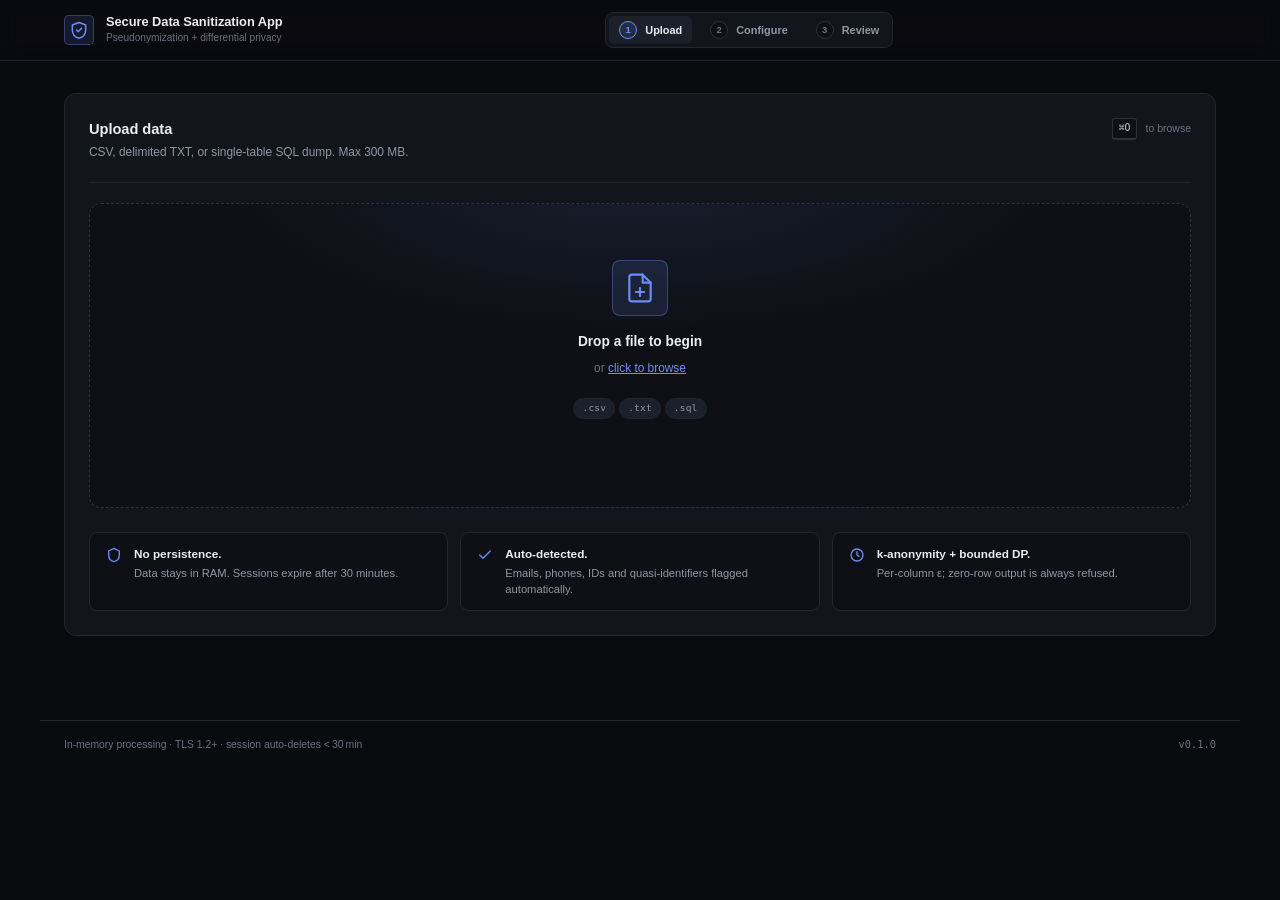
==== frontend/index.html @ 1ba84bce "Fix BUG-218, BUG-216 (partial), and accumulated bug fixes from rounds 7-10 BUG-218: build_validation" ====
<!DOCTYPE html>
<html lang="en">
<head>
<meta charset="utf-8" />
<meta name="viewport" content="width=device-width,initial-scale=1" />
<meta name="color-scheme" content="dark" />
<title>Secure Data Sanitization App</title>
<link rel="stylesheet" href="style.css" />
</head>
<body>

<header class="app-header">
  <div class="hdr-inner">
    <div class="brand">
      <span class="brand-mark" aria-hidden="true">
        <svg viewBox="0 0 24 24" width="20" height="20" fill="none"
             stroke="currentColor" stroke-width="1.8" stroke-linecap="round"
             stroke-linejoin="round">
          <path d="M12 3 4 6v6c0 4.6 3.2 8.5 8 10 4.8-1.5 8-5.4 8-10V6l-8-3z"/>
          <path d="M9 12l2 2 4-4"/>
        </svg>
      </span>
      <div class="brand-text">
        <div class="brand-name">Secure Data Sanitization App</div>
        <div class="brand-sub">Pseudonymization + differential privacy</div>
      </div>
    </div>

    <nav class="stepper" aria-label="Progress">
      <ol>
        <li data-step="upload" class="step-item active">
          <span class="step-num" aria-hidden="true">1</span>
          <span class="step-label">Upload</span>
        </li>
        <li data-step="configure" class="step-item">
          <span class="step-num" aria-hidden="true">2</span>
          <span class="step-label">Configure</span>
        </li>
        <li data-step="review" class="step-item">
          <span class="step-num" aria-hidden="true">3</span>
          <span class="step-label">Review</span>
        </li>
      </ol>
    </nav>

    <div class="hdr-meta">
      <span id="session-indicator" class="session-indicator hidden" aria-live="polite">
        <span class="pulse" aria-hidden="true"></span>
        <span class="sess-label">Session</span>
        <span id="session-timer" class="sess-timer" aria-label="Time remaining">–:–</span>
      </span>
    </div>
  </div>
</header>

<main>

  <!-- STEP 1: UPLOAD -->
  <section id="step-upload" class="step card active">
    <header class="card-head">
      <div>
        <h2>Upload data</h2>
        <p class="card-sub">CSV, delimited TXT, or single-table SQL dump. Max 300&nbsp;MB.</p>
      </div>
      <div class="card-head-meta">
        <span class="kbd">⌘O</span>
        <span class="muted">to browse</span>
      </div>
    </header>

    <div id="dropzone" class="dropzone" tabindex="0" role="button"
         aria-label="Drop a CSV, TXT, or SQL file here, or click to browse">
      <div class="dropzone-inner">
        <div class="dropzone-icon" aria-hidden="true">
          <svg viewBox="0 0 24 24" width="32" height="32" fill="none"
               stroke="currentColor" stroke-width="1.6"
               stroke-linecap="round" stroke-linejoin="round">
            <path d="M14 2H6a2 2 0 0 0-2 2v16a2 2 0 0 0 2 2h12a2 2 0 0 0 2-2V8z"/>
            <polyline points="14 2 14 8 20 8"/>
            <line x1="12" y1="18" x2="12" y2="12"/>
            <line x1="9" y1="15" x2="15" y2="15"/>
          </svg>
        </div>
        <div class="dropzone-primary">Drop a file to begin</div>
        <div class="dropzone-secondary">
          or <span class="link">click to browse</span>
        </div>
        <div class="format-pills" aria-hidden="true">
          <span class="pill">.csv</span>
          <span class="pill">.txt</span>
          <span class="pill">.sql</span>
        </div>
        <div class="dropzone-file" id="dropzone-file"></div>
        <div class="dropzone-progress hidden" id="dropzone-progress" aria-hidden="true">
          <div class="dropzone-progress-bar"><span id="dropzone-progress-fill"></span></div>
          <div class="dropzone-progress-meta" id="dropzone-progress-meta"></div>
        </div>
      </div>
      <input type="file" id="file-input"
             accept=".csv,.txt,.sql,text/csv,text/plain,application/sql" hidden />
    </div>

    <ul class="upload-assurances">
      <li>
        <svg viewBox="0 0 24 24" width="16" height="16" fill="none"
             stroke="currentColor" stroke-width="2" stroke-linecap="round"
             stroke-linejoin="round" aria-hidden="true">
          <path d="M12 2 4 6v6c0 5 3.5 9 8 10 4.5-1 8-5 8-10V6l-8-4z"/>
        </svg>
        <div>
          <strong>No persistence.</strong>
          <span>Data stays in RAM. Sessions expire after 30 minutes.</span>
        </div>
      </li>
      <li>
        <svg viewBox="0 0 24 24" width="16" height="16" fill="none"
             stroke="currentColor" stroke-width="2" stroke-linecap="round"
             stroke-linejoin="round" aria-hidden="true">
          <path d="M20 6 9 17l-5-5"/>
        </svg>
        <div>
          <strong>Auto-detected.</strong>
          <span>Emails, phones, IDs and quasi-identifiers flagged automatically.</span>
        </div>
      </li>
      <li>
        <svg viewBox="0 0 24 24" width="16" height="16" fill="none"
             stroke="currentColor" stroke-width="2" stroke-linecap="round"
             stroke-linejoin="round" aria-hidden="true">
          <circle cx="12" cy="12" r="9"/>
          <path d="M12 7v5l3 2"/>
        </svg>
        <div>
          <strong>k-anonymity + bounded DP.</strong>
          <span>Per-column ε; zero-row output is always refused.</span>
        </div>
      </li>
    </ul>
  </section>

  <!-- STEP 2: CONFIGURE -->
  <section id="step-configure" class="step card">
    <header class="card-head">
      <div>
        <h2>Configure per-column policy</h2>
        <p class="card-sub" id="summary"></p>
      </div>
      <button id="reset-config" class="btn btn-quiet" type="button" title="Reset to auto-detected defaults">
        <svg viewBox="0 0 24 24" width="14" height="14" fill="none"
             stroke="currentColor" stroke-width="2"
             stroke-linecap="round" stroke-linejoin="round" aria-hidden="true">
          <path d="M3 12a9 9 0 0 1 9-9 9 9 0 0 1 9 9 9 9 0 0 1-9 9 9 9 0 0 1-9-9z"/>
          <path d="M3 12H1"/><path d="M23 12h-2"/>
          <path d="M3 3l3 3"/><path d="M18 18l3 3"/>
        </svg>
        Reset
      </button>
    </header>

    <section class="preview-panel" id="preview-panel" aria-label="Sample preview">
      <header class="preview-head">
        <div class="preview-tabs" role="tablist">
          <button type="button" class="preview-tab active"
                  data-mode="original" role="tab" aria-selected="true">
            Original sample
          </button>
          <button type="button" class="preview-tab"
                  data-mode="sanitized" role="tab" aria-selected="false">
            Preview output
            <span class="help" tabindex="0"
                  data-tip="Runs your current per-column policy on the first 5 rows so you can see what will be released. Skips k-anonymity (sample is too small for it).">?</span>
          </button>
        </div>
        <div class="preview-meta-wrap">
          <span class="preview-meta muted" id="preview-meta">first 5 rows</span>
          <button type="button" id="preview-collapse" class="btn btn-quiet"
                  aria-expanded="true" title="Collapse preview">−</button>
        </div>
      </header>
      <div class="preview-body" id="preview-body"></div>
    </section>

    <div class="table-toolbar">
      <label class="col-search-wrap">
        <svg viewBox="0 0 24 24" width="14" height="14" fill="none"
             stroke="currentColor" stroke-width="2" stroke-linecap="round"
             stroke-linejoin="round" aria-hidden="true">
          <circle cx="11" cy="11" r="7"/><path d="m20 20-3.5-3.5"/>
        </svg>
        <input type="search" id="col-search" placeholder="Search columns…"
               aria-label="Search columns" autocomplete="off" />
      </label>
      <span class="include-hint muted">
        Uncheck the left column to exclude a field from output.
      </span>
    </div>

    <div class="table-wrap">
      <table id="columns-table">
        <thead>
          <tr>
            <th class="select-col" title="Include column in output">
              <input type="checkbox" id="select-all" class="col-include"
                     checked aria-label="Include all visible columns" />
            </th>
            <th>Column</th>
            <th>Type</th>
            <th>
              PII
              <span class="help" tabindex="0"
                    data-tip="Regex + column-name heuristics. Always shown as a suggestion — confirm before processing.">?</span>
            </th>
            <th>Action</th>
            <th class="center">
              QI
              <span class="help" tabindex="0"
                    data-tip="Quasi-identifier. Columns checked here participate in the k-anonymity check. High-cardinality QIs will be suppressed.">?</span>
            </th>
            <th class="dp-head">
              ε
              <span class="help" tabindex="0"
                    data-tip="Differential privacy budget for Laplace noise. Lower = more privacy, more noise. Typical 0.3–3.">?</span>
            </th>
            <th class="dp-head">
              Bounds
              <span class="help" tabindex="0"
                    data-tip="Declared min/max for the column. Sensitivity = upper − lower. Inputs outside are clamped.">?</span>
            </th>
          </tr>
        </thead>
        <tbody></tbody>
      </table>
    </div>

    <div id="preflight" class="preflight hidden" aria-live="polite"></div>

    <div class="actions-bar">
      <div class="actions-fields">
        <label class="field">
          <span class="field-label">
            k
            <span class="help" tabindex="0"
                  data-tip="k-anonymity target. Each released row belongs to a group of at least k rows with identical QI values. k=5 → prosecutor risk ≤ 0.20.">?</span>
          </span>
          <input type="number" id="k-input" value="5" min="2" max="1000" />
        </label>
        <label class="field field-grow">
          <span class="field-label">
            Deterministic key
            <span class="help" tabindex="0"
                  data-tip="Optional. Named key makes hashes/tokens reproducible across sessions on this deployment. Not allowed on DP columns.">?</span>
            <span class="muted">optional</span>
          </span>
          <input type="text" id="det-key" placeholder="e.g. project-alpha-2026" />
        </label>
        <label class="toggle"
               title="Soft cap only. Zero-row output and > 50% suppression are always refused.">
          <input type="checkbox" id="accept-weaker" />
          <span class="toggle-label">Allow&nbsp;&gt;10%&nbsp;row&nbsp;suppression</span>
        </label>
      </div>
      <button id="process-btn" class="btn btn-primary">
        <span class="btn-icon" aria-hidden="true">
          <svg viewBox="0 0 24 24" width="16" height="16" fill="none"
               stroke="currentColor" stroke-width="2.4"
               stroke-linecap="round" stroke-linejoin="round">
            <polyline points="20 6 9 17 4 12"/>
          </svg>
        </span>
        <span class="btn-label">Process</span>
        <span class="btn-spinner" aria-hidden="true"></span>
      </button>
    </div>
  </section>

  <!-- STEP 3: REVIEW -->
  <section id="step-review" class="step card">
    <header class="card-head">
      <div>
        <h2>Result</h2>
        <p class="card-sub">Sanitized output and machine-readable privacy report are ready.</p>
      </div>
      <div class="review-head-meta">
        <span class="success-pill">
          <svg viewBox="0 0 24 24" width="14" height="14" fill="none"
               stroke="currentColor" stroke-width="2.4"
               stroke-linecap="round" stroke-linejoin="round" aria-hidden="true">
            <polyline points="20 6 9 17 4 12"/>
          </svg>
          Processed
        </span>
        <button id="review-restart" class="btn btn-quiet" type="button"
                title="Start a new session">
          ↻ Restart
        </button>
      </div>
    </header>

    <div id="stats" class="stat-grid"></div>

    <div id="claim-box" class="claim" aria-live="polite">
      <div class="claim-icon" aria-hidden="true">
        <svg viewBox="0 0 24 24" width="16" height="16" fill="none"
             stroke="currentColor" stroke-width="2" stroke-linecap="round"
             stroke-linejoin="round">
          <path d="M12 2 4 6v6c0 5 3.5 9 8 10 4.5-1 8-5 8-10V6l-8-4z"/>
        </svg>
      </div>
      <div class="claim-text"></div>
    </div>

    <div class="download-row">
      <a id="dl-csv" class="btn btn-primary" href="#" download>
        <span class="btn-icon" aria-hidden="true">
          <svg viewBox="0 0 24 24" width="14" height="14" fill="none"
               stroke="currentColor" stroke-width="2"
               stroke-linecap="round" stroke-linejoin="round">
            <path d="M21 15v4a2 2 0 0 1-2 2H5a2 2 0 0 1-2-2v-4"/>
            <polyline points="7 10 12 15 17 10"/>
            <line x1="12" y1="15" x2="12" y2="3"/>
          </svg>
        </span>
        Sanitized CSV
      </a>
      <a id="dl-json" class="btn btn-ghost" href="#" download>Report&nbsp;·&nbsp;JSON</a>
      <a id="dl-md" class="btn btn-ghost" href="#" download>Report&nbsp;·&nbsp;Markdown</a>
    </div>

    <details class="raw-report">
      <summary>Inspect full report JSON</summary>
      <pre id="report-raw"></pre>
    </details>

    <section class="next-card" aria-label="What's next">
      <div class="next-card-info">
        <div class="next-card-title">Done with this file?</div>
        <div class="next-card-sub">
          Your current session will be zeroized on start. Files already downloaded are yours to keep.
        </div>
      </div>
      <button id="new-session" class="btn btn-primary" type="button">
        <span class="btn-icon" aria-hidden="true">
          <svg viewBox="0 0 24 24" width="16" height="16" fill="none"
               stroke="currentColor" stroke-width="2.2"
               stroke-linecap="round" stroke-linejoin="round">
            <path d="M12 5v14"/>
            <path d="M5 12h14"/>
          </svg>
        </span>
        Sanitize another file
      </button>
    </section>
  </section>

</main>

<footer class="app-footer">
  <span class="muted">
    In-memory processing · TLS 1.2+ · session auto-deletes &lt;&thinsp;30&thinsp;min
  </span>
  <span class="muted mono">v0.1.0</span>
</footer>

<div id="tooltip" class="tip-pop" role="tooltip" aria-hidden="true"></div>
<div id="error" class="toast hidden" role="alert" aria-live="assertive"></div>

<script src="app.js"></script>
</body>
</html>
---- frontend/style.css ----
/* ============================================================
   Secure Data Sanitization App · design system
   Target tone: Linear / Vercel / Stripe. Information-dense,
   restrained, zero-ornament.
   ============================================================ */

:root {
  /* surface palette — neutral dark, no blueish cast */
  --bg:         #0a0b0f;
  --bg-2:       #0e1016;
  --panel:      #13151c;
  --panel-2:    #171a22;
  --panel-3:    #1c202b;
  --border:     #22262f;
  --border-2:   #2c313d;

  /* ink */
  --text:       #ececf1;
  --text-2:     #c4c6cf;
  --text-3:     #9196a3;
  --muted:      #6c7180;

  /* brand: muted steel-blue, professional */
  --accent:         #6b8df5;
  --accent-hover:   #7f9df7;
  --accent-weak:    rgba(107, 141, 245, 0.12);
  --accent-weak-2:  rgba(107, 141, 245, 0.20);
  --accent-line:    rgba(107, 141, 245, 0.35);

  /* semantic */
  --success:      #4ac48c;
  --success-weak: rgba(74, 196, 140, 0.12);
  --warn:         #dfa250;
  --warn-weak:    rgba(223, 162, 80, 0.14);
  --danger:       #ef6a6a;
  --danger-weak:  rgba(239, 106, 106, 0.14);

  /* spacing (4px base) */
  --s-1: 4px;
  --s-2: 8px;
  --s-3: 12px;
  --s-4: 16px;
  --s-5: 20px;
  --s-6: 24px;
  --s-8: 32px;
  --s-10: 40px;

  /* radius */
  --r-1: 3px;
  --r-2: 5px;
  --r-3: 8px;
  --r-4: 12px;

  /* typography */
  --font-sans: ui-sans-serif, -apple-system, BlinkMacSystemFont, "SF Pro Text",
               "Inter", "Segoe UI", Roboto, "Helvetica Neue", Arial, sans-serif;
  --font-mono: ui-monospace, "SF Mono", "JetBrains Mono", "Menlo",
               "Consolas", monospace;

  /* effects */
  --ring: 0 0 0 3px var(--accent-weak-2);
  --transition: 140ms cubic-bezier(.2,.7,.3,1);
  --shadow-pop: 0 10px 30px -12px rgba(0, 0, 0, 0.55),
                0 4px 12px -6px rgba(0, 0, 0, 0.4);
}

* { box-sizing: border-box; }

html, body {
  margin: 0;
  background: var(--bg);
  color: var(--text);
  font-family: var(--font-sans);
  font-size: 14px;
  line-height: 1.5;
  min-height: 100vh;
  font-feature-settings: "ss01", "cv11";
  -webkit-font-smoothing: antialiased;
  text-rendering: optimizeLegibility;
}
h1, h2, h3 { margin: 0; font-weight: 620; letter-spacing: -0.005em; }
h2 { font-size: 1.05rem; }
a  { color: var(--accent); text-decoration: none; }
a:hover { color: var(--accent-hover); }

.mono { font-family: var(--font-mono); font-feature-settings: "tnum" 1; }
.muted { color: var(--muted); }
.hidden { display: none !important; }

/* ====================================================
   HEADER
   ==================================================== */

.app-header {
  position: sticky; top: 0; z-index: 20;
  background: rgba(10, 11, 15, 0.8);
  border-bottom: 1px solid var(--border);
  backdrop-filter: saturate(140%) blur(10px);
  -webkit-backdrop-filter: saturate(140%) blur(10px);
}
.hdr-inner {
  max-width: 1200px;
  margin: 0 auto;
  padding: var(--s-3) var(--s-6);
  display: grid;
  grid-template-columns: auto 1fr auto;
  align-items: center;
  gap: var(--s-6);
}
.brand { display: flex; align-items: center; gap: var(--s-3); }
.brand-mark {
  width: 30px; height: 30px;
  display: grid; place-items: center;
  border-radius: var(--r-2);
  background: var(--accent-weak);
  color: var(--accent);
  border: 1px solid var(--accent-line);
}
.brand-name {
  font-weight: 620;
  font-size: 0.92rem;
  letter-spacing: -0.005em;
  line-height: 1.15;
}
.brand-sub {
  font-size: 0.72rem;
  color: var(--muted);
  margin-top: 1px;
  letter-spacing: 0.002em;
}

/* Stepper — flat tabs with underline indicator */
.stepper {
  justify-self: center;
}
.stepper ol {
  list-style: none; padding: 0; margin: 0;
  display: flex; gap: var(--s-2);
  background: var(--panel);
  padding: 3px;
  border-radius: var(--r-3);
  border: 1px solid var(--border);
}
.step-item {
  display: flex; align-items: center; gap: var(--s-2);
  padding: 5px 10px;
  border-radius: var(--r-2);
  color: var(--text-3);
  font-size: 0.78rem;
  font-weight: 550;
  transition: all var(--transition);
  cursor: default;
  white-space: nowrap;
}
.step-num {
  display: grid; place-items: center;
  width: 18px; height: 18px;
  border-radius: 999px;
  border: 1px solid var(--border-2);
  font-size: 0.68rem; font-weight: 650;
  color: var(--muted);
  background: var(--bg-2);
}
.step-item.active {
  color: var(--text);
  background: var(--panel-3);
}
.step-item.step-clickable { cursor: pointer; }
.step-item.step-clickable:hover {
  color: var(--text);
  background: var(--panel-3);
}
.step-item.step-clickable:focus-visible {
  outline: none;
  box-shadow: var(--ring);
}
.step-item.active .step-num {
  color: var(--accent); border-color: var(--accent);
  background: var(--accent-weak);
}
.step-item.done { color: var(--success); }
.step-item.done .step-num {
  color: var(--success);
  border-color: var(--success);
  background: var(--success-weak);
}

.hdr-meta { display: flex; justify-content: flex-end; align-items: center; }

/* Session indicator */
.session-indicator {
  display: inline-flex; align-items: center; gap: var(--s-2);
  padding: 4px 10px;
  border-radius: 999px;
  background: var(--panel);
  border: 1px solid var(--border);
  font-size: 0.72rem;
  color: var(--text-3);
}
.session-indicator .sess-label {
  text-transform: uppercase;
  font-weight: 600;
  letter-spacing: 0.06em;
}
.session-indicator .sess-timer {
  font-family: var(--font-mono);
  font-feature-settings: "tnum" 1;
  color: var(--text);
  font-weight: 550;
}
.pulse {
  width: 6px; height: 6px; border-radius: 999px;
  background: var(--success);
  box-shadow: 0 0 0 3px var(--success-weak);
  animation: pulse 2.2s ease-out infinite;
}
@keyframes pulse {
  0%   { box-shadow: 0 0 0 0 rgba(74, 196, 140, 0.35); }
  70%  { box-shadow: 0 0 0 5px rgba(74, 196, 140, 0); }
  100% { box-shadow: 0 0 0 0 rgba(74, 196, 140, 0); }
}

/* ====================================================
   MAIN / CARDS
   ==================================================== */

main {
  max-width: 1200px;
  margin: 0 auto;
  padding: var(--s-8) var(--s-6);
}

.card {
  background: var(--panel);
  border: 1px solid var(--border);
  border-radius: var(--r-4);
  padding: var(--s-6);
  margin-bottom: var(--s-5);
  display: none;
}
.card.active { display: block; animation: fadeIn 180ms ease-out; }
@keyframes fadeIn {
  from { opacity: 0; transform: translateY(2px); }
  to   { opacity: 1; transform: translateY(0); }
}

.card-head {
  display: flex; align-items: flex-start; justify-content: space-between;
  gap: var(--s-4);
  padding-bottom: var(--s-5);
  margin-bottom: var(--s-5);
  border-bottom: 1px solid var(--border);
}
.card-head h2 {
  font-size: 1.05rem;
  font-weight: 620;
}
.card-sub {
  margin: 4px 0 0;
  color: var(--text-3);
  font-size: 0.85rem;
}
.card-head-meta {
  display: flex; align-items: center; gap: var(--s-2);
  color: var(--muted);
  font-size: 0.75rem;
}

.card-foot {
  margin-top: var(--s-5);
  padding-top: var(--s-4);
  border-top: 1px solid var(--border);
  display: flex; justify-content: flex-end;
}

.kbd {
  display: inline-grid; place-items: center;
  min-width: 20px;
  padding: 2px 6px;
  border: 1px solid var(--border-2);
  border-bottom-width: 2px;
  border-radius: var(--r-1);
  background: var(--bg-2);
  font-family: var(--font-mono);
  font-size: 0.7rem;
  color: var(--text-2);
}

/* ====================================================
   UPLOAD STEP
   ==================================================== */

.dropzone {
  position: relative;
  border: 1px dashed var(--border-2);
  border-radius: var(--r-4);
  padding: 56px 24px;
  text-align: center;
  cursor: pointer;
  background:
    radial-gradient(600px 240px at 50% -40px, var(--accent-weak), transparent 70%),
    var(--bg-2);
  transition: border-color var(--transition), background var(--transition);
  outline: none;
}
.dropzone:hover, .dropzone:focus-visible {
  border-color: var(--accent);
}
.dropzone.drag-over {
  border-color: var(--accent);
  background:
    radial-gradient(600px 260px at 50% -40px, var(--accent-weak-2), transparent 70%),
    var(--bg-2);
}
.dropzone.uploading { opacity: 0.8; cursor: progress; }
.dropzone.error { border-color: var(--danger); background: var(--danger-weak); }

.dropzone-inner { display: grid; justify-items: center; gap: var(--s-2); }
.dropzone-icon {
  color: var(--accent);
  display: grid; place-items: center;
  width: 56px; height: 56px;
  border-radius: var(--r-3);
  background: var(--accent-weak);
  border: 1px solid var(--accent-line);
  margin-bottom: var(--s-2);
}
.dropzone-primary { font-weight: 600; font-size: 0.98rem; color: var(--text); }
.dropzone-secondary { font-size: 0.85rem; color: var(--muted); }
.dropzone-secondary .link { color: var(--accent); text-decoration: underline; }
.dropzone-file {
  margin-top: var(--s-3);
  min-height: 1.1em;
  font-family: var(--font-mono);
  font-size: 0.8rem;
  color: var(--text-3);
}

.format-pills {
  display: flex; gap: var(--s-1);
  margin-top: var(--s-3);
}
.pill {
  font-family: var(--font-mono);
  font-size: 0.68rem;
  padding: 2px 8px;
  border-radius: 999px;
  background: var(--panel-3);
  color: var(--text-3);
  border: 1px solid var(--border);
  letter-spacing: 0.02em;
}

/* Trust / feature row under the dropzone */
.upload-assurances {
  list-style: none; padding: 0; margin: var(--s-6) 0 0;
  display: grid; gap: var(--s-3);
  grid-template-columns: repeat(auto-fit, minmax(240px, 1fr));
}
.upload-assurances li {
  display: flex; gap: var(--s-3); align-items: flex-start;
  padding: var(--s-3) var(--s-4);
  background: var(--bg-2);
  border: 1px solid var(--border);
  border-radius: var(--r-3);
  font-size: 0.8rem;
  color: var(--text-3);
}
.upload-assurances svg { color: var(--accent); margin-top: 2px; flex-shrink: 0; }
.upload-assurances strong {
  color: var(--text);
  font-weight: 600;
  display: block;
  font-size: 0.84rem;
  margin-bottom: 2px;
}

/* ====================================================
   UPLOAD PROGRESS
   ==================================================== */

.dropzone-progress {
  width: min(380px, 80%);
  margin: var(--s-3) auto 0;
}
.dropzone-progress-bar {
  height: 4px;
  background: var(--panel-3);
  border-radius: 999px;
  overflow: hidden;
}
.dropzone-progress-bar > span {
  display: block; height: 100%;
  background: var(--accent);
  width: 0%;
  transition: width 120ms linear;
}
.dropzone-progress.indeterminate .dropzone-progress-bar > span {
  width: 35%;
  animation: indet 1.1s ease-in-out infinite;
}
@keyframes indet {
  0%   { transform: translateX(-100%); }
  100% { transform: translateX(285%); }
}
.dropzone-progress-meta {
  margin-top: 6px;
  font-family: var(--font-mono);
  font-size: 0.72rem;
  color: var(--text-3);
  text-align: center;
}

/* ====================================================
   SAMPLE PREVIEW PANEL
   ==================================================== */

.preview-panel {
  margin-bottom: var(--s-5);
  border: 1px solid var(--border);
  border-radius: var(--r-3);
  background: var(--bg-2);
  overflow: hidden;
}
.preview-head {
  display: flex; align-items: center; justify-content: space-between;
  gap: var(--s-3);
  padding: var(--s-2) var(--s-3) var(--s-2) var(--s-3);
  border-bottom: 1px solid var(--border);
  background: var(--panel);
}
.preview-tabs {
  display: inline-flex; gap: 2px;
  background: var(--bg-2);
  border: 1px solid var(--border);
  border-radius: var(--r-2);
  padding: 2px;
}
.preview-tab {
  background: transparent;
  color: var(--text-3);
  border: none;
  font: inherit;
  font-size: 0.78rem;
  font-weight: 550;
  padding: 5px 10px;
  border-radius: var(--r-1);
  cursor: pointer;
  display: inline-flex; align-items: center; gap: 4px;
  transition: all var(--transition);
}
.preview-tab:hover { color: var(--text); }
.preview-tab.active {
  color: var(--text);
  background: var(--panel-3);
  box-shadow: inset 0 0 0 1px var(--border-2);
}
.preview-tab .help { margin-left: 2px; }
.preview-meta-wrap {
  display: inline-flex; align-items: center; gap: var(--s-2);
}
.preview-meta {
  font-size: 0.72rem;
  font-family: var(--font-mono);
  font-feature-settings: "tnum" 1;
}
#preview-collapse {
  font-size: 1rem;
  line-height: 1;
  padding: 2px 8px;
  min-width: 24px;
}
.preview-panel.collapsed .preview-body { display: none; }

.preview-body {
  overflow-x: auto;
  max-height: 280px;
  overflow-y: auto;
}
.preview-body.empty {
  padding: var(--s-5);
  text-align: center;
  color: var(--text-3);
  font-size: 0.82rem;
}
.preview-body.loading::before {
  content: "Computing preview…";
  display: block;
  padding: var(--s-5);
  text-align: center;
  color: var(--text-3);
  font-size: 0.82rem;
}
.preview-body.error {
  padding: var(--s-4) var(--s-5);
  color: var(--danger);
  font-size: 0.82rem;
}
.preview-table {
  border-collapse: collapse;
  width: 100%;
  font-size: 0.78rem;
  font-family: var(--font-mono);
  font-feature-settings: "tnum" 1;
  min-width: 600px;
}
.preview-table th,
.preview-table td {
  padding: 6px 10px;
  border-bottom: 1px solid var(--border);
  text-align: left;
  white-space: nowrap;
  vertical-align: middle;
}
.preview-table th {
  position: sticky; top: 0;
  background: var(--panel);
  color: var(--muted);
  font-size: 0.66rem;
  letter-spacing: 0.06em;
  text-transform: uppercase;
  font-weight: 600;
  font-family: var(--font-sans);
}
.preview-table th.pii-high { color: var(--danger); }
.preview-table th.pii-mid  { color: var(--warn); }
.preview-table tbody tr:last-child td { border-bottom: 0; }
.preview-table td.changed {
  background: rgba(107, 141, 245, 0.08);
  color: var(--text);
}
.preview-table td.dropped {
  color: var(--muted);
  font-style: italic;
  text-decoration: line-through;
  text-decoration-color: var(--border-2);
  text-decoration-thickness: 1px;
}
.preview-table td.null { color: var(--muted); font-style: italic; }
.preview-row-num {
  color: var(--muted);
  font-size: 0.7rem;
  padding-right: 2px !important;
  text-align: right;
  width: 1px;
}

/* ====================================================
   TABLE TOOLBAR (search + bulk actions)
   ==================================================== */

.table-toolbar {
  display: flex; align-items: center; gap: var(--s-3);
  margin-bottom: var(--s-3);
  flex-wrap: wrap;
}
.col-search-wrap {
  position: relative;
  display: inline-flex; align-items: center;
  flex: 0 0 240px;
}
.col-search-wrap svg {
  position: absolute; left: 9px;
  color: var(--muted);
  pointer-events: none;
}
.col-search-wrap input {
  width: 100%;
  padding-left: 28px;
}
.col-search-wrap input::-webkit-search-cancel-button {
  -webkit-appearance: none;
  appearance: none;
}
.include-hint {
  font-size: 0.75rem;
  color: var(--muted);
}

th.select-col, td.select-col { width: 28px; padding-left: var(--s-3); padding-right: 0; }
.col-include {
  width: 14px; height: 14px;
  accent-color: var(--accent);
  cursor: pointer;
  margin: 0;
}
tr.row-hidden { display: none; }
tr.row-excluded td {
  opacity: 0.45;
}
tr.row-excluded td.select-col { opacity: 1; }
tr.row-excluded td code {
  text-decoration: line-through;
  text-decoration-color: var(--muted);
}

/* ====================================================
   CONFIGURE STEP — table
   ==================================================== */

.table-wrap {
  border: 1px solid var(--border);
  border-radius: var(--r-3);
  background: var(--bg-2);
  overflow-x: auto;
}
table {
  width: 100%;
  border-collapse: collapse;
  font-size: 0.86rem;
  min-width: 860px;
}
thead th {
  position: sticky; top: 0;
  background: var(--panel);
  color: var(--muted);
  font-weight: 600;
  font-size: 0.7rem;
  letter-spacing: 0.06em;
  text-transform: uppercase;
  padding: var(--s-3) var(--s-4);
  border-bottom: 1px solid var(--border);
  text-align: left;
  white-space: nowrap;
}
thead th.center, td.center { text-align: center; }
tbody td {
  padding: var(--s-3) var(--s-4);
  border-bottom: 1px solid var(--border);
  vertical-align: middle;
}
tbody tr:last-child td { border-bottom: 0; }
tbody tr:hover td { background: rgba(255, 255, 255, 0.015); }
tbody td code {
  font-family: var(--font-mono);
  font-size: 0.82rem;
  color: var(--text);
  background: var(--panel-3);
  padding: 2px 6px;
  border-radius: var(--r-1);
  border: 1px solid var(--border);
}
td .sub {
  font-size: 0.72rem;
  color: var(--muted);
  margin-top: 2px;
  font-family: var(--font-mono);
  font-feature-settings: "tnum" 1;
}

/* PII badges — severity-coloured */
.pii-badge {
  display: inline-block;
  font-weight: 600; font-size: 0.7rem;
  padding: 2px 8px;
  border-radius: 999px;
  border: 1px solid transparent;
  letter-spacing: 0.01em;
}
.pii-badge.high { color: var(--danger); background: var(--danger-weak); border-color: rgba(239,106,106,0.35); }
.pii-badge.mid  { color: var(--warn); background: var(--warn-weak); border-color: rgba(223,162,80,0.35); }
.pii-badge.low  { color: var(--text-3); background: var(--panel-3); border-color: var(--border); }

/* DP cells — dim until the row's action is dp_laplace */
tr:not(.dp-on) .dp-cell * {
  opacity: 0.35;
  pointer-events: none;
}
tr:not(.dp-on) .dp-head * { opacity: 1; }

/* ====================================================
   INPUTS
   ==================================================== */

input[type="number"],
input[type="text"],
select {
  background: var(--bg-2);
  color: var(--text);
  border: 1px solid var(--border);
  padding: 6px 9px;
  border-radius: var(--r-2);
  font: inherit;
  font-size: 0.85rem;
  transition: border-color var(--transition), box-shadow var(--transition);
  font-feature-settings: "tnum" 1;
}
input[type="number"] { font-family: var(--font-mono); }
input:focus-visible, select:focus-visible, button:focus-visible,
.dropzone:focus-visible {
  outline: none;
  border-color: var(--accent);
  box-shadow: var(--ring);
}
select { cursor: pointer; padding-right: 20px; }
input[type="number"].small { width: 4.5rem; }
input[type="number"].bound { width: 5.5rem; }

/* QI — pill toggle (accessible custom checkbox) */
input[type="checkbox"].qi {
  appearance: none; -webkit-appearance: none;
  width: 28px; height: 16px;
  border-radius: 999px;
  background: var(--panel-3);
  border: 1px solid var(--border-2);
  position: relative;
  cursor: pointer;
  transition: all var(--transition);
  vertical-align: middle;
}
input[type="checkbox"].qi::after {
  content: "";
  position: absolute; top: 1px; left: 1px;
  width: 12px; height: 12px;
  border-radius: 50%;
  background: var(--muted);
  transition: all var(--transition);
}
input[type="checkbox"].qi:checked {
  background: var(--accent-weak-2); border-color: var(--accent);
}
input[type="checkbox"].qi:checked::after {
  background: var(--accent);
  transform: translateX(12px);
}

/* ====================================================
   ACTIONS BAR (sticky at bottom of configure card)
   ==================================================== */

.actions-bar {
  position: sticky; bottom: var(--s-4);
  margin-top: var(--s-5);
  padding: var(--s-4);
  background: var(--panel-2);
  border: 1px solid var(--border);
  border-radius: var(--r-3);
  display: flex; align-items: flex-end; gap: var(--s-4);
  flex-wrap: wrap;
  box-shadow: var(--shadow-pop);
}
.actions-fields {
  display: flex; gap: var(--s-4); flex: 1;
  flex-wrap: wrap; align-items: flex-end;
}
.field { display: flex; flex-direction: column; gap: 4px; }
.field-label {
  font-size: 0.7rem;
  color: var(--muted);
  font-weight: 600;
  text-transform: uppercase;
  letter-spacing: 0.06em;
  display: inline-flex; align-items: center; gap: 6px;
}
.field-label .muted { text-transform: none; letter-spacing: 0; font-weight: 400; }
.field-grow { flex: 1; min-width: 220px; }
.toggle {
  display: inline-flex; align-items: center; gap: 8px;
  padding: 7px 0;
  font-size: 0.8rem; color: var(--text-2);
  cursor: pointer; user-select: none;
}
.toggle input { accent-color: var(--accent); width: 14px; height: 14px; }
.toggle-label { white-space: nowrap; }

/* ====================================================
   BUTTONS
   ==================================================== */

.btn {
  display: inline-flex; align-items: center; gap: 8px;
  padding: 8px 14px;
  border-radius: var(--r-2);
  border: 1px solid transparent;
  font: inherit;
  font-size: 0.85rem;
  font-weight: 600;
  cursor: pointer;
  transition: all var(--transition);
  text-decoration: none;
  line-height: 1;
  white-space: nowrap;
}
.btn:focus-visible { box-shadow: var(--ring); }
.btn-icon { display: inline-flex; }

.btn-primary {
  background: var(--accent);
  color: #0a0b0f;
  border-color: var(--accent);
}
.btn-primary:hover { background: var(--accent-hover); border-color: var(--accent-hover); }
.btn-primary:disabled {
  opacity: 0.45;
  cursor: not-allowed;
  background: var(--accent);
}

.btn-ghost {
  background: transparent;
  color: var(--text);
  border-color: var(--border-2);
}
.btn-ghost:hover { background: var(--panel-3); border-color: var(--accent); }

.btn-quiet {
  background: transparent;
  color: var(--text-3);
  border-color: transparent;
  padding: 6px 10px;
}
.btn-quiet:hover { color: var(--text); background: var(--panel-3); }

/* spinner inside primary button */
.btn-spinner {
  display: none;
  width: 12px; height: 12px;
  border: 2px solid currentColor;
  border-top-color: transparent;
  border-radius: 50%;
  animation: spin 0.7s linear infinite;
  margin-left: 4px;
}
.btn.loading .btn-spinner { display: inline-block; }
.btn.loading .btn-icon { display: none; }
.btn.loading { pointer-events: none; }
@keyframes spin { to { transform: rotate(360deg); } }

/* ====================================================
   PREFLIGHT
   ==================================================== */

.preflight {
  margin-top: var(--s-4);
  padding: var(--s-4) var(--s-5);
  border: 1px solid var(--border);
  border-left: 3px solid var(--border-2);
  background: var(--bg-2);
  border-radius: var(--r-3);
  transition: all var(--transition);
}
.preflight.good {
  border-left-color: var(--success);
  background: linear-gradient(to right, var(--success-weak), transparent 40%);
}
.preflight.warn {
  border-left-color: var(--warn);
  background: linear-gradient(to right, var(--warn-weak), transparent 40%);
}
.preflight.bad {
  border-left-color: var(--danger);
  background: linear-gradient(to right, var(--danger-weak), transparent 40%);
}
.preflight.flash {
  animation: preflight-flash 1.2s ease-out;
}
@keyframes preflight-flash {
  0%   { box-shadow: 0 0 0 0 rgba(239, 106, 106, 0.55); }
  40%  { box-shadow: 0 0 0 6px rgba(239, 106, 106, 0.25); }
  100% { box-shadow: 0 0 0 0 rgba(239, 106, 106, 0); }
}

.toggle.flash {
  animation: toggle-flash 1.4s ease-out;
  border-radius: var(--r-2);
}
@keyframes toggle-flash {
  0%   { box-shadow: 0 0 0 0 rgba(223, 162, 80, 0.70); background: var(--warn-weak); }
  50%  { box-shadow: 0 0 0 8px rgba(223, 162, 80, 0.15); background: var(--warn-weak); }
  100% { box-shadow: 0 0 0 0 rgba(223, 162, 80, 0); background: transparent; }
}
.preflight-title { font-weight: 620; font-size: 0.92rem; margin-bottom: 2px; }
.preflight .meta {
  font-size: 0.78rem;
  color: var(--muted);
  font-family: var(--font-mono);
  font-feature-settings: "tnum" 1;
}
.preflight-list {
  margin: var(--s-3) 0 0;
  padding-left: 18px;
  font-size: 0.84rem;
  color: var(--text-2);
}
.preflight-list li + li { margin-top: 4px; }
.preflight-actions {
  display: flex; flex-wrap: wrap; gap: 8px;
  margin-top: var(--s-4);
  padding-top: var(--s-3);
  border-top: 1px dashed var(--border-2);
}
.preflight.bad .preflight-actions { border-top-color: rgba(239, 106, 106, 0.3); }

/* Suppression bar */
.sup-bar {
  position: relative;
  height: 4px;
  background: var(--panel-3);
  border-radius: 999px;
  margin-top: var(--s-3);
  overflow: hidden;
}
.sup-bar > span {
  display: block; height: 100%;
  background: var(--accent);
  transition: width var(--transition);
}
.preflight.warn .sup-bar > span { background: var(--warn); }
.preflight.bad  .sup-bar > span { background: var(--danger); }
.preflight.good .sup-bar > span { background: var(--success); }

/* ====================================================
   REVIEW STEP
   ==================================================== */

.success-pill {
  display: inline-flex; align-items: center; gap: 6px;
  padding: 4px 10px;
  border-radius: 999px;
  background: var(--success-weak);
  color: var(--success);
  border: 1px solid rgba(74, 196, 140, 0.35);
  font-size: 0.72rem;
  font-weight: 620;
  letter-spacing: 0.06em;
  text-transform: uppercase;
}

.review-head-meta {
  display: inline-flex; align-items: center; gap: var(--s-2);
}

/* "What's next" CTA at end of review */
.next-card {
  margin-top: var(--s-6);
  padding: var(--s-5);
  display: flex; align-items: center; justify-content: space-between;
  gap: var(--s-4);
  border: 1px solid var(--accent-line);
  border-radius: var(--r-3);
  background: linear-gradient(180deg, var(--accent-weak), transparent 120%), var(--bg-2);
  flex-wrap: wrap;
}
.next-card-info { flex: 1; min-width: 220px; }
.next-card-title {
  font-weight: 620;
  font-size: 0.95rem;
  color: var(--text);
  margin-bottom: 2px;
}
.next-card-sub {
  font-size: 0.82rem;
  color: var(--text-3);
  line-height: 1.5;
}
.next-card .btn { padding: 10px 18px; font-size: 0.9rem; }

.stat-grid {
  display: grid;
  gap: var(--s-3);
  grid-template-columns: repeat(auto-fit, minmax(180px, 1fr));
  margin-bottom: var(--s-5);
}
.stat {
  position: relative;
  padding: var(--s-4) var(--s-5);
  background: var(--bg-2);
  border: 1px solid var(--border);
  border-radius: var(--r-3);
  overflow: hidden;
}
.stat::before {
  content: "";
  position: absolute; left: 0; top: 0; bottom: 0;
  width: 2px;
  background: var(--border-2);
}
.stat.ok::before   { background: var(--success); }
.stat.warn::before { background: var(--warn); }
.stat.bad::before  { background: var(--danger); }
.stat-label {
  font-size: 0.68rem;
  color: var(--muted);
  text-transform: uppercase;
  letter-spacing: 0.08em;
  margin-bottom: var(--s-2);
  font-weight: 600;
}
.stat-value {
  font-family: var(--font-mono);
  font-feature-settings: "tnum" 1;
  font-size: 1.55rem;
  font-weight: 650;
  color: var(--text);
  letter-spacing: -0.01em;
  line-height: 1.1;
}
.stat-value small {
  font-family: var(--font-sans);
  font-size: 0.75rem; color: var(--text-3);
  font-weight: 500; margin-left: 4px;
  letter-spacing: 0;
}
.stat.ok   .stat-value { color: var(--success); }
.stat.warn .stat-value { color: var(--warn); }
.stat.bad  .stat-value { color: var(--danger); }

.claim {
  display: flex; gap: var(--s-3);
  padding: var(--s-4);
  background: var(--bg-2);
  border: 1px solid var(--border);
  border-left: 3px solid var(--accent);
  border-radius: var(--r-2);
  margin-bottom: var(--s-5);
  align-items: flex-start;
  font-size: 0.85rem;
  color: var(--text-2);
  line-height: 1.55;
}
.claim-icon { color: var(--accent); flex-shrink: 0; margin-top: 2px; }
.claim-text strong { color: var(--text); font-weight: 620; }

.download-row {
  display: flex; flex-wrap: wrap; gap: var(--s-2);
  margin-bottom: var(--s-5);
}

.raw-report {
  border: 1px solid var(--border);
  border-radius: var(--r-2);
  background: var(--bg-2);
  font-size: 0.82rem;
  overflow: hidden;
}
.raw-report summary {
  cursor: pointer;
  padding: var(--s-3) var(--s-4);
  color: var(--text-3);
  list-style: none;
}
.raw-report summary::marker { content: ""; }
.raw-report summary::before {
  content: "▸";
  display: inline-block;
  margin-right: 8px;
  transition: transform var(--transition);
  color: var(--muted);
}
.raw-report[open] summary::before { transform: rotate(90deg); }
pre {
  background: var(--bg);
  margin: 0;
  padding: var(--s-4);
  overflow: auto;
  font-size: 0.76rem;
  max-height: 420px;
  font-family: var(--font-mono);
  color: var(--text-2);
  border-top: 1px solid var(--border);
}

/* ====================================================
   HELP / TOOLTIP
   ==================================================== */

.help {
  display: inline-grid; place-items: center;
  width: 14px; height: 14px;
  border-radius: 50%;
  background: var(--panel-3);
  border: 1px solid var(--border-2);
  color: var(--muted);
  font-size: 0.66rem;
  font-weight: 700;
  cursor: help;
  vertical-align: middle;
  margin-left: 4px;
}
.help:hover, .help:focus-visible {
  color: var(--accent);
  border-color: var(--accent);
  outline: none;
}
.tip-pop {
  position: fixed;
  z-index: 40;
  max-width: 280px;
  padding: var(--s-2) var(--s-3);
  font-size: 0.78rem;
  line-height: 1.45;
  background: var(--panel-3);
  color: var(--text);
  border: 1px solid var(--border-2);
  border-radius: var(--r-2);
  box-shadow: var(--shadow-pop);
  opacity: 0;
  pointer-events: none;
  transition: opacity var(--transition);
}
.tip-pop.visible { opacity: 1; }

/* ====================================================
   FOOTER + TOAST
   ==================================================== */

.app-footer {
  max-width: 1200px;
  margin: var(--s-8) auto var(--s-6);
  padding: var(--s-4) var(--s-6);
  border-top: 1px solid var(--border);
  display: flex; align-items: center; justify-content: space-between;
  font-size: 0.74rem;
}

.toast {
  position: fixed;
  right: var(--s-5);
  bottom: var(--s-5);
  max-width: 440px;
  padding: var(--s-3) var(--s-4);
  background: var(--panel);
  color: var(--text);
  border: 1px solid var(--danger);
  border-left-width: 3px;
  border-radius: var(--r-3);
  box-shadow: var(--shadow-pop);
  font-size: 0.85rem;
  line-height: 1.55;
  white-space: pre-line;
  animation: slideIn 180ms ease-out;
}
@keyframes slideIn {
  from { opacity: 0; transform: translateY(8px); }
  to   { opacity: 1; transform: translateY(0); }
}

/* ====================================================
   RESPONSIVE
   ==================================================== */

@media (max-width: 860px) {
  .hdr-inner { grid-template-columns: 1fr auto; padding: var(--s-3) var(--s-4); }
  .stepper { grid-column: 1 / -1; order: 3; justify-self: stretch; }
  .stepper ol { justify-content: space-between; }
  .step-label { display: none; }
  main { padding: var(--s-5) var(--s-4); }
  .card { padding: var(--s-5) var(--s-4); }
  .card-head { flex-direction: column; align-items: stretch; }
  .actions-bar { position: static; flex-direction: column; align-items: stretch; }
  .actions-fields { width: 100%; }
  .app-footer { padding: var(--s-4); flex-direction: column; gap: 4px; }
}
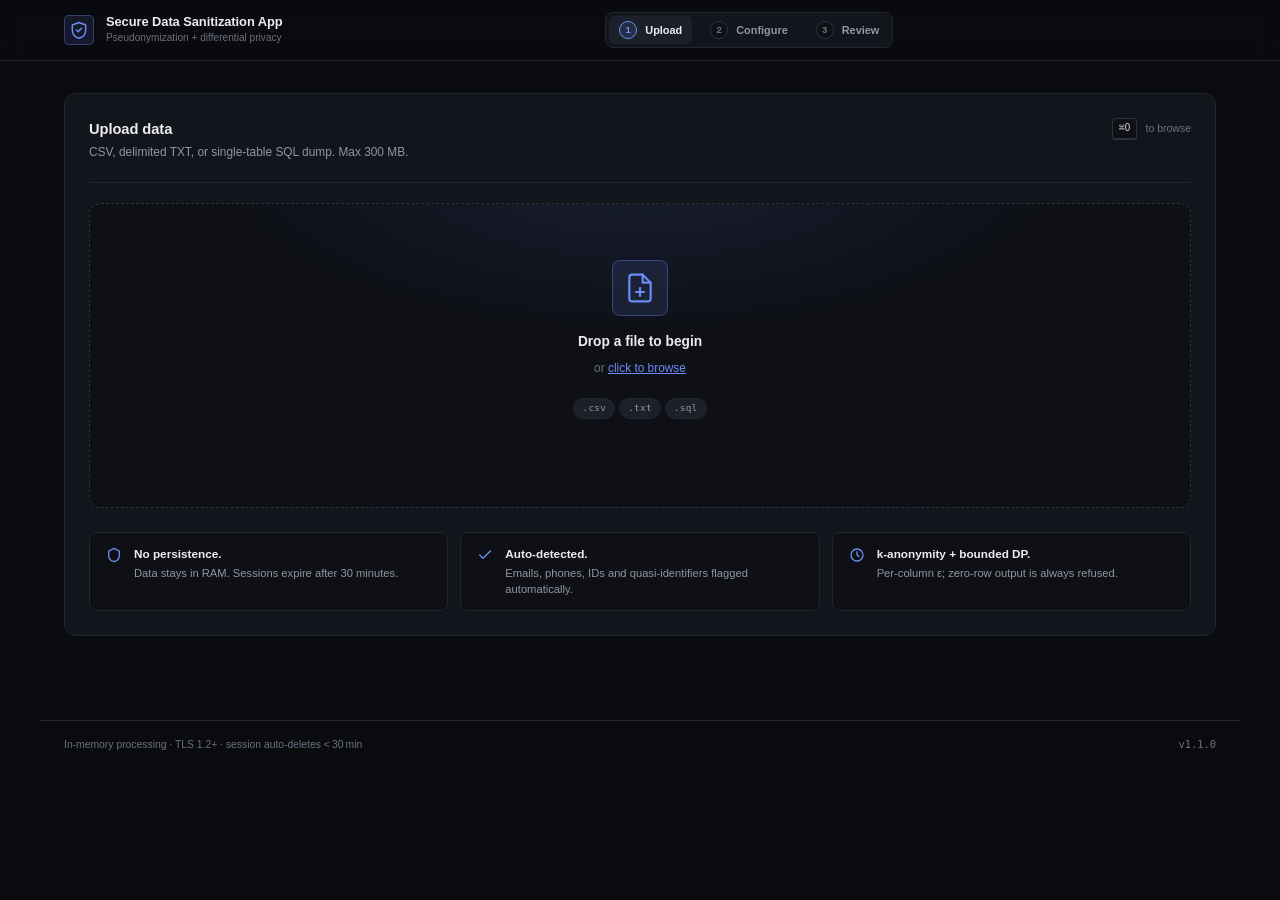
==== commit 969b02a3: "chore: release v1.1.0" ====
--- a/frontend/index.html
+++ b/frontend/index.html
@@ -358,7 +358,7 @@
   <span class="muted">
     In-memory processing · TLS 1.2+ · session auto-deletes &lt;&thinsp;30&thinsp;min
   </span>
-  <span class="muted mono">v0.1.0</span>
+  <span class="muted mono">v1.1.0</span>
 </footer>
 
 <div id="tooltip" class="tip-pop" role="tooltip" aria-hidden="true"></div>
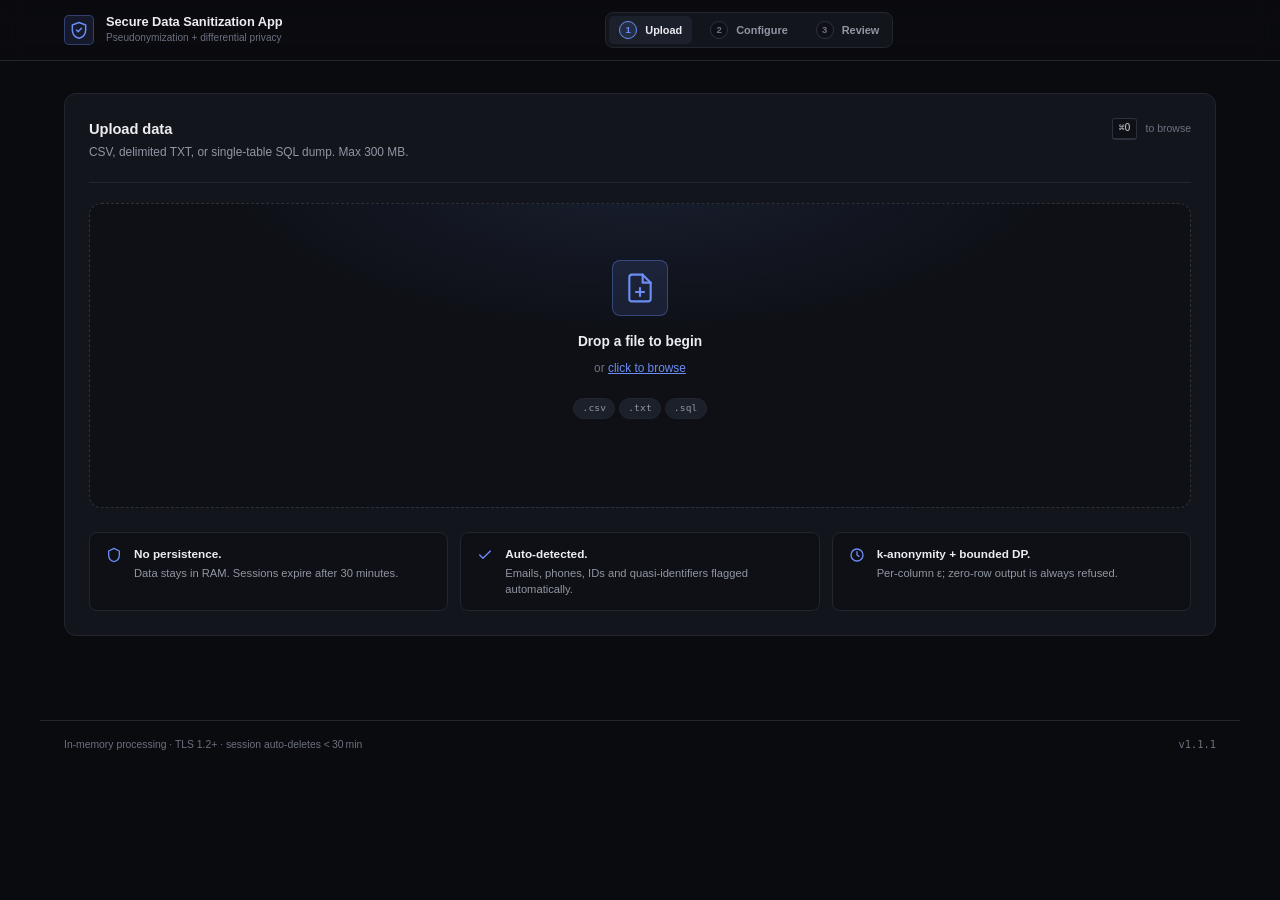
==== commit bbdf88dc: "chore: release v1.1.1" ====
--- a/frontend/index.html
+++ b/frontend/index.html
@@ -358,7 +358,7 @@
   <span class="muted">
     In-memory processing · TLS 1.2+ · session auto-deletes &lt;&thinsp;30&thinsp;min
   </span>
-  <span class="muted mono">v1.1.0</span>
+  <span class="muted mono">v1.1.1</span>
 </footer>
 
 <div id="tooltip" class="tip-pop" role="tooltip" aria-hidden="true"></div>
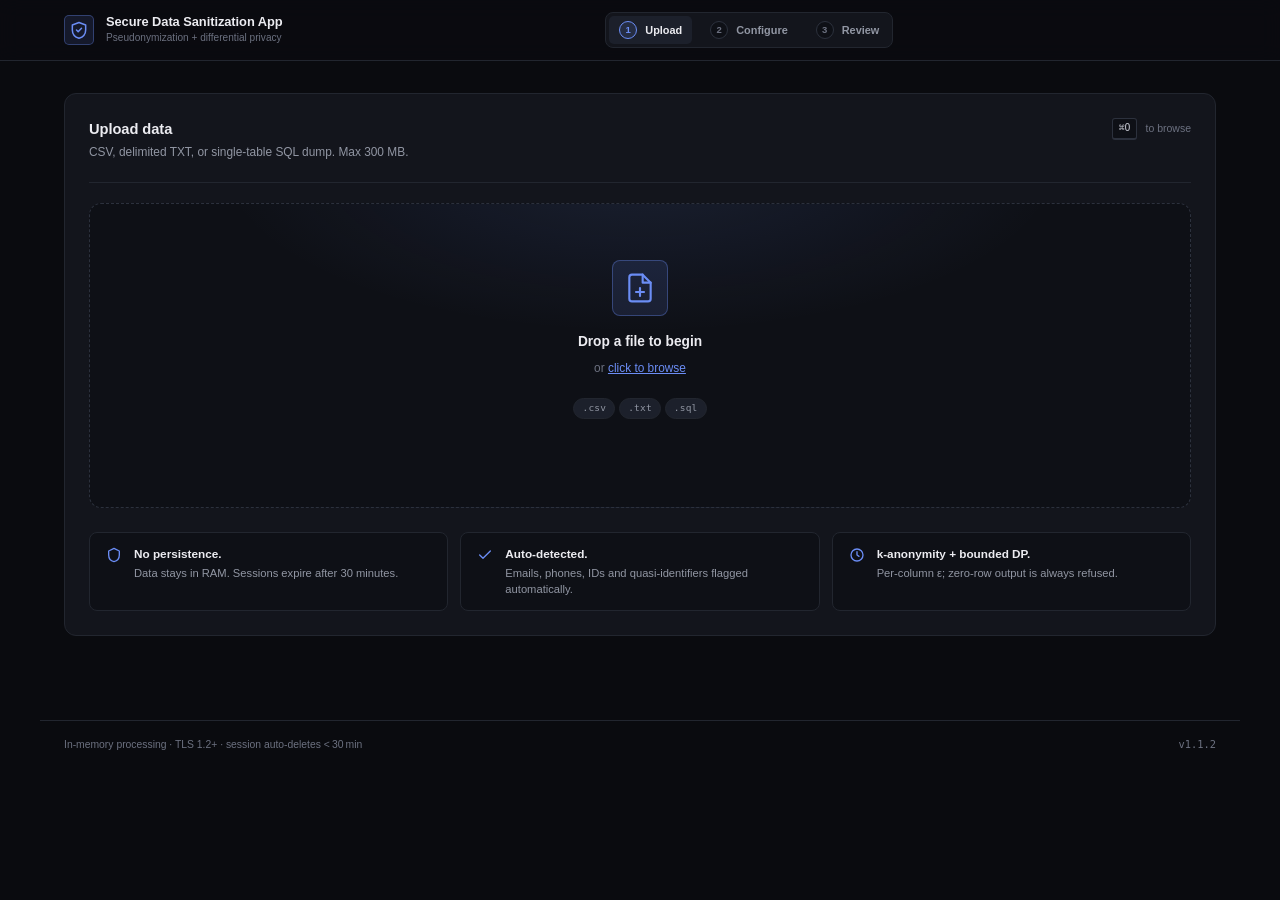
==== commit 3ae25d03: "chore: release v1.1.2 with screenshot docs" ====
--- a/frontend/index.html
+++ b/frontend/index.html
@@ -358,7 +358,7 @@
   <span class="muted">
     In-memory processing · TLS 1.2+ · session auto-deletes &lt;&thinsp;30&thinsp;min
   </span>
-  <span class="muted mono">v1.1.1</span>
+  <span class="muted mono">v1.1.2</span>
 </footer>
 
 <div id="tooltip" class="tip-pop" role="tooltip" aria-hidden="true"></div>
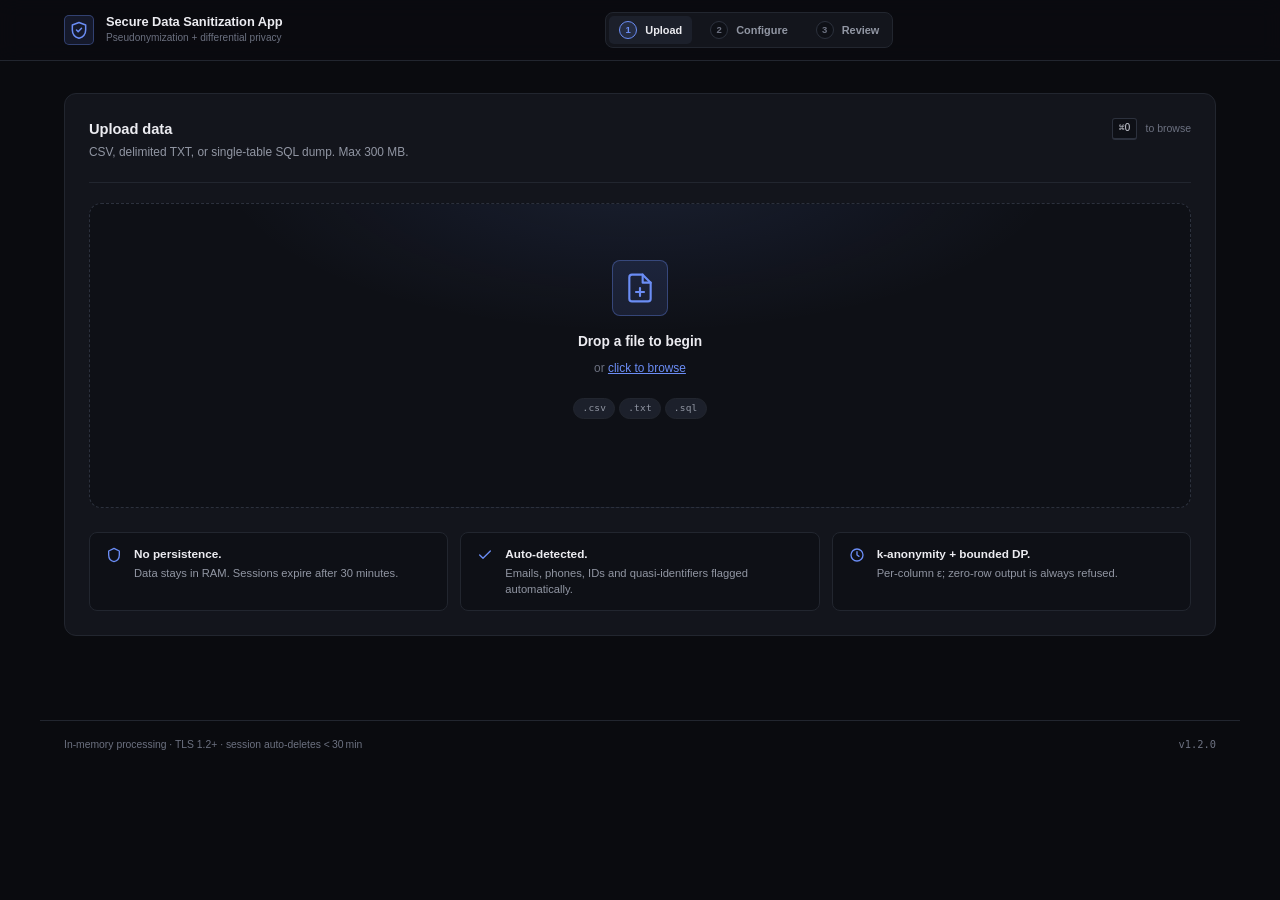
==== commit 4cb2b30f: "chore: release v1.2.0" ====
--- a/frontend/index.html
+++ b/frontend/index.html
@@ -216,6 +216,11 @@
               <span class="help" tabindex="0"
                     data-tip="Quasi-identifier. Columns checked here participate in the k-anonymity check. High-cardinality QIs will be suppressed.">?</span>
             </th>
+            <th class="center">
+              Sensitive
+              <span class="help" tabindex="0"
+                    data-tip="Sensitive cleartext attribute for l-diversity. If none are checked, cleartext non-QI columns are measured automatically.">?</span>
+            </th>
             <th class="dp-head">
               ε
               <span class="help" tabindex="0"
@@ -243,6 +248,14 @@
                   data-tip="k-anonymity target. Each released row belongs to a group of at least k rows with identical QI values. k=5 → prosecutor risk ≤ 0.20.">?</span>
           </span>
           <input type="number" id="k-input" value="5" min="2" max="1000" />
+        </label>
+        <label class="field">
+          <span class="field-label">
+            l
+            <span class="help" tabindex="0"
+                  data-tip="Optional l-diversity target for sensitive cleartext columns. l=1 measures only; l≥2 suppresses homogeneous sensitive groups.">?</span>
+          </span>
+          <input type="number" id="l-input" value="1" min="1" max="1000" />
         </label>
         <label class="field field-grow">
           <span class="field-label">
@@ -298,6 +311,8 @@
 
     <div id="stats" class="stat-grid"></div>
 
+    <div id="warnings" class="warnings hidden" role="alert" aria-live="assertive"></div>
+
     <div id="claim-box" class="claim" aria-live="polite">
       <div class="claim-icon" aria-hidden="true">
         <svg viewBox="0 0 24 24" width="16" height="16" fill="none"
@@ -358,7 +373,7 @@
   <span class="muted">
     In-memory processing · TLS 1.2+ · session auto-deletes &lt;&thinsp;30&thinsp;min
   </span>
-  <span class="muted mono">v1.1.2</span>
+  <span class="muted mono">v1.2.0</span>
 </footer>
 
 <div id="tooltip" class="tip-pop" role="tooltip" aria-hidden="true"></div>
--- a/frontend/style.css
+++ b/frontend/style.css
@@ -1005,6 +1005,21 @@
 .stat.warn .stat-value { color: var(--warn); }
 .stat.bad  .stat-value { color: var(--danger); }
 
+.warnings {
+  padding: var(--s-3) var(--s-4);
+  background: var(--warn-weak);
+  border: 1px solid rgba(223, 162, 80, 0.35);
+  border-left: 3px solid var(--warn);
+  border-radius: var(--r-2);
+  margin-bottom: var(--s-5);
+  font-size: 0.85rem;
+  color: var(--text-2);
+  line-height: 1.55;
+}
+.warnings-title { color: var(--warn); font-weight: 620; margin-bottom: var(--s-2); }
+.warnings ul { margin: 0; padding-left: 1.1rem; }
+.warnings li { margin-bottom: var(--s-1); }
+
 .claim {
   display: flex; gap: var(--s-3);
   padding: var(--s-4);
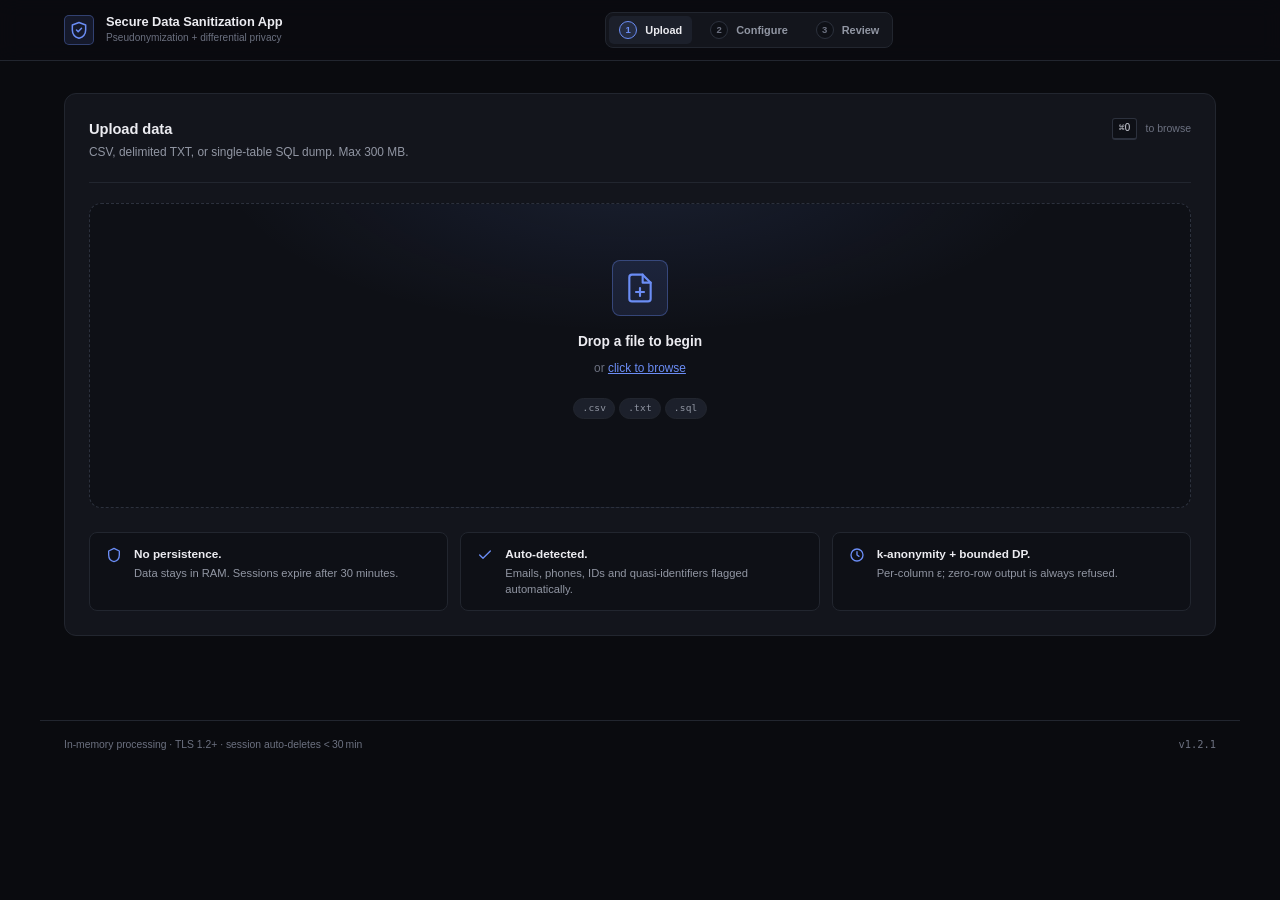
==== commit 3f3e6afb: "chore: release v1.2.1" ====
--- a/frontend/index.html
+++ b/frontend/index.html
@@ -373,7 +373,7 @@
   <span class="muted">
     In-memory processing · TLS 1.2+ · session auto-deletes &lt;&thinsp;30&thinsp;min
   </span>
-  <span class="muted mono">v1.2.0</span>
+  <span class="muted mono">v1.2.1</span>
 </footer>
 
 <div id="tooltip" class="tip-pop" role="tooltip" aria-hidden="true"></div>
